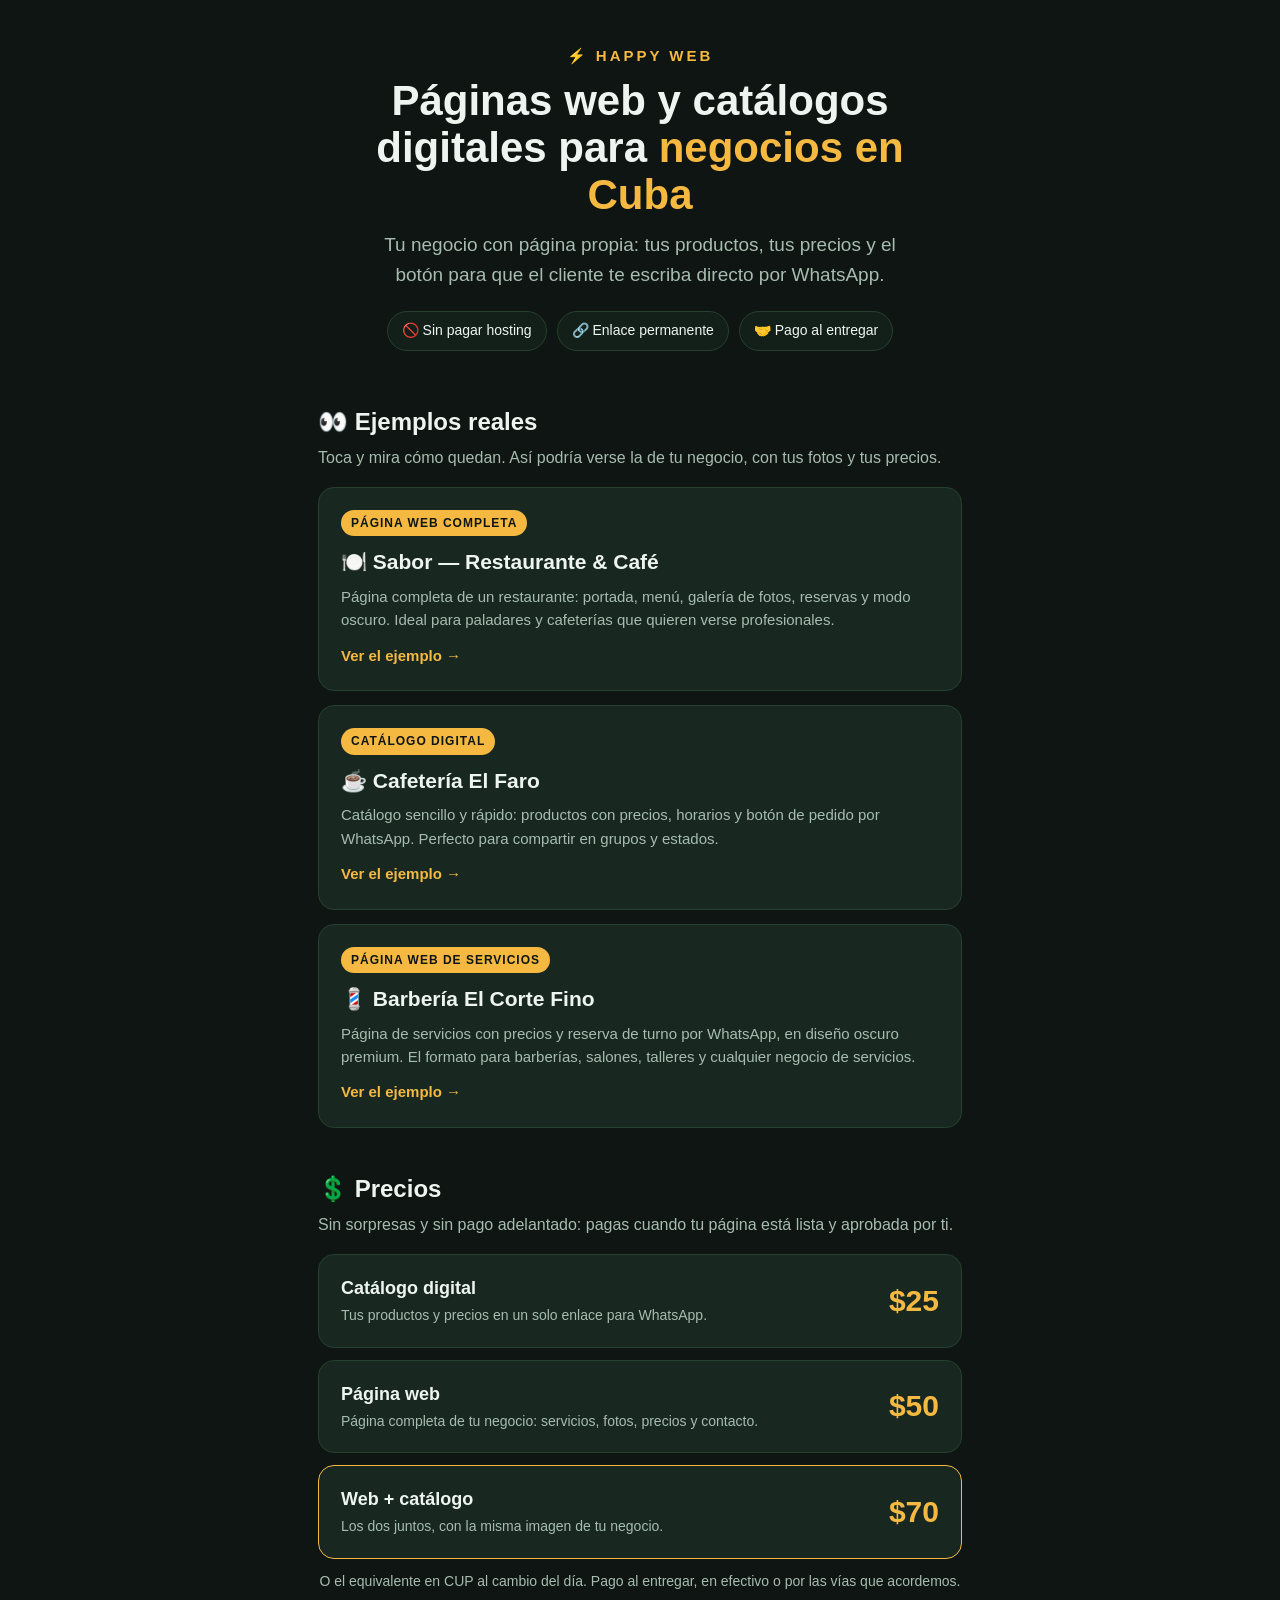
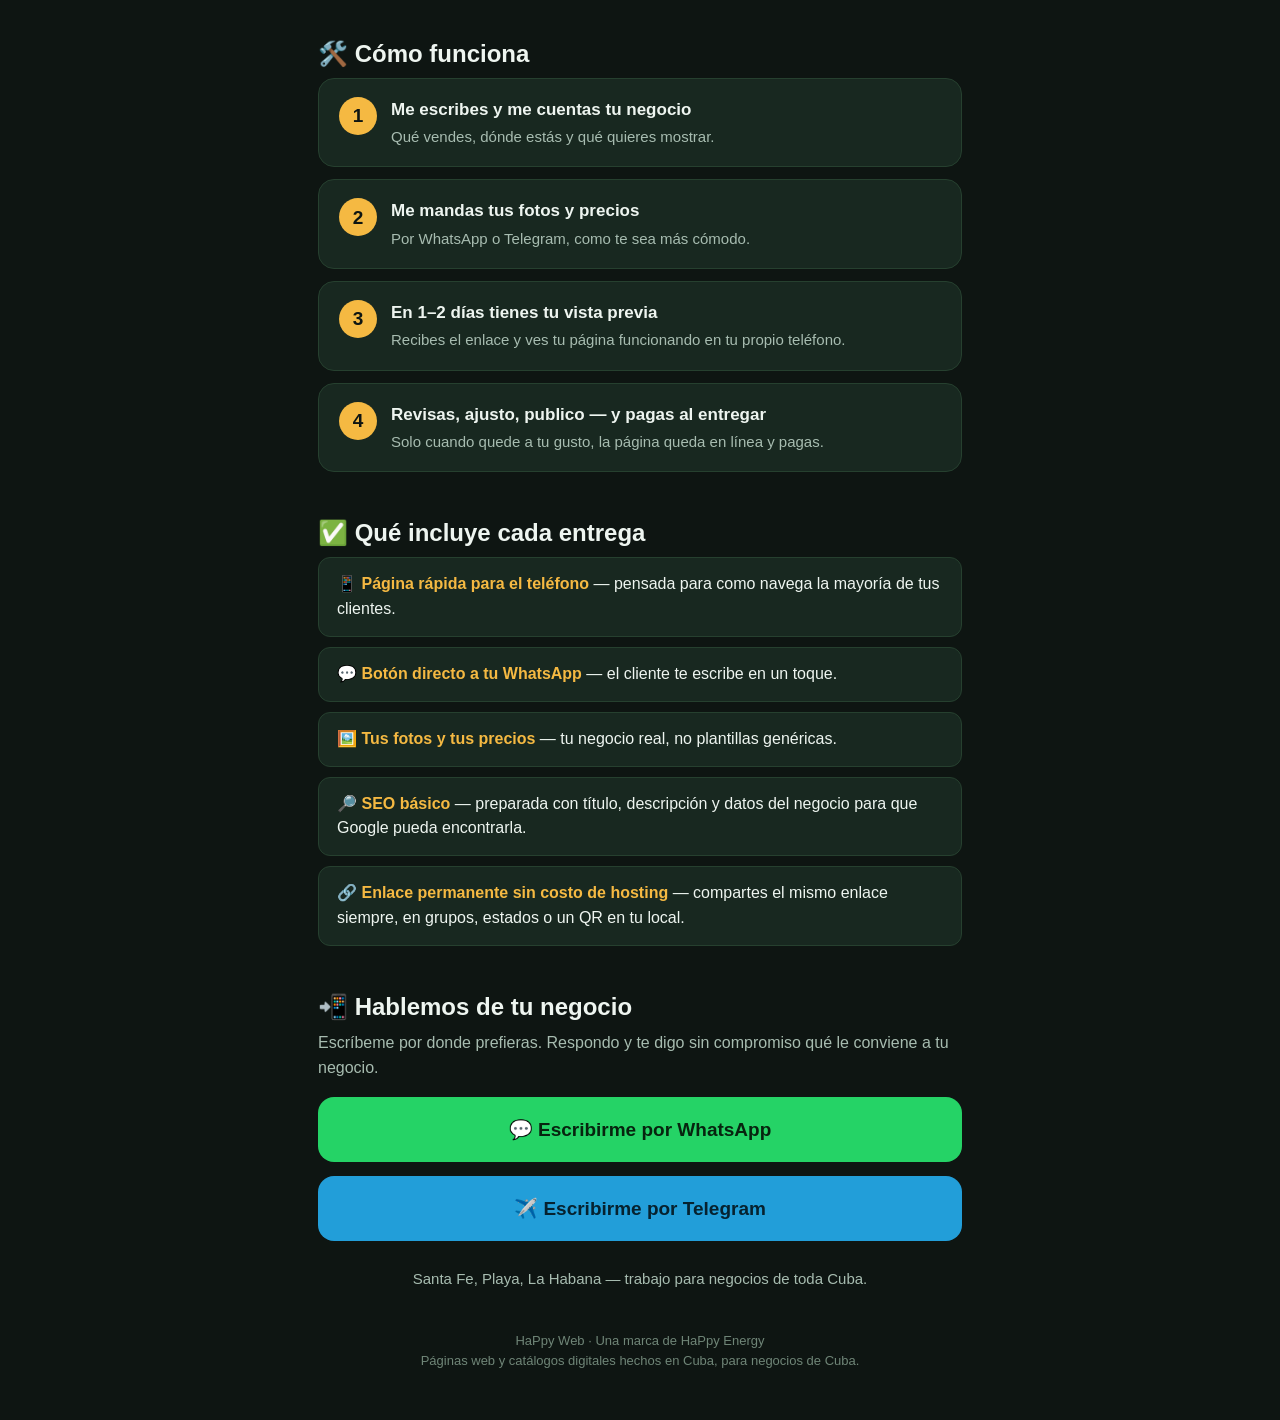
==== index.html @ f89293f1 "Rename landing-happy-web.html to index.html" ====
<!DOCTYPE html>
<html lang="es">
<head>
<meta charset="UTF-8">
<meta name="viewport" content="width=device-width, initial-scale=1.0">
<title>HaPpy Web — Páginas web y catálogos digitales para negocios en Cuba</title>
<meta name="description" content="HaPpy Web: páginas web y catálogos digitales para mipymes, paladares, cafeterías y barberías en Cuba. Sin pagar hosting, enlace permanente y pago al entregar. Catálogo $25 · Web $50 · Ambos $70.">
<meta property="og:title" content="HaPpy Web — Páginas web y catálogos digitales para negocios en Cuba">
<meta property="og:description" content="Tu negocio con página propia: tus fotos, tus precios y botón directo a tu WhatsApp. Sin costo de hosting. Pago al entregar.">
<meta property="og:type" content="website">
<meta property="og:locale" content="es_ES">
<script type="application/ld+json">
{"@context":"https://schema.org","@type":"ProfessionalService","name":"HaPpy Web","description":"Páginas web y catálogos digitales para negocios en Cuba, sin costo de hosting y con pago al entregar.","areaServed":"CU","priceRange":"$25 - $70","telephone":"+53 53332747"}
</script>
<style>
  * { margin:0; padding:0; box-sizing:border-box; }
  :root{
    --bg:#0e1512; --bg2:#13201a; --card:#182820; --card-line:#26402f;
    --ink:#eef5f0; --muted:#a7bcb0; --accent:#f5b942; --accent2:#25d366;
  }
  body { font-family:-apple-system,'Segoe UI',Roboto,Arial,sans-serif; background:var(--bg); color:var(--ink); line-height:1.55; }
  .wrap { max-width:680px; margin:0 auto; padding:0 18px 48px; }
  header { text-align:center; padding:44px 10px 10px; }
  .logo { font-size:15px; letter-spacing:3px; text-transform:uppercase; color:var(--accent); font-weight:700; }
  header h1 { font-size:42px; line-height:1.12; margin:10px 0 12px; }
  header h1 .hl { color:var(--accent); }
  header p.sub { font-size:19px; color:var(--muted); max-width:520px; margin:0 auto; }
  .badges { display:flex; justify-content:center; gap:10px; flex-wrap:wrap; margin-top:22px; }
  .badges span { background:var(--bg2); border:1px solid var(--card-line); color:var(--ink); font-size:14px; padding:8px 14px; border-radius:999px; }
  h2 { font-size:24px; margin:42px 0 6px; }
  .lead { color:var(--muted); font-size:16px; margin-bottom:16px; }
  .card { display:block; text-decoration:none; color:var(--ink); background:var(--card); border:1px solid var(--card-line); border-radius:16px; padding:22px; margin-bottom:14px; }
  .card:active { transform:scale(.99); }
  .card .tag { display:inline-block; font-size:12px; font-weight:700; letter-spacing:1px; text-transform:uppercase; color:#0e1512; background:var(--accent); padding:4px 10px; border-radius:999px; margin-bottom:10px; }
  .card h3 { font-size:21px; margin-bottom:6px; }
  .card p { color:var(--muted); font-size:15px; }
  .card .go { display:inline-block; margin-top:12px; color:var(--accent); font-weight:700; font-size:15px; }
  .prices { display:grid; gap:12px; }
  .price { background:var(--card); border:1px solid var(--card-line); border-radius:16px; padding:20px 22px; display:flex; justify-content:space-between; align-items:center; gap:14px; }
  .price.best { border-color:var(--accent); }
  .price .name { font-size:18px; font-weight:700; }
  .price .desc { color:var(--muted); font-size:14px; margin-top:2px; }
  .price .amount { font-size:30px; font-weight:800; color:var(--accent); white-space:nowrap; }
  .note { color:var(--muted); font-size:14px; margin-top:12px; text-align:center; }
  .steps { display:grid; gap:12px; }
  .step { display:flex; gap:14px; background:var(--card); border:1px solid var(--card-line); border-radius:16px; padding:18px 20px; }
  .step .num { flex:0 0 auto; width:38px; height:38px; border-radius:50%; background:var(--accent); color:#0e1512; font-weight:800; font-size:19px; display:flex; align-items:center; justify-content:center; }
  .step h3 { font-size:17px; margin-bottom:2px; }
  .step p { color:var(--muted); font-size:15px; }
  ul.includes { list-style:none; display:grid; gap:10px; }
  ul.includes li { background:var(--card); border:1px solid var(--card-line); border-radius:12px; padding:14px 18px; font-size:16px; }
  ul.includes li b { color:var(--accent); }
  .cta { display:block; text-align:center; text-decoration:none; font-weight:800; font-size:19px; padding:18px; border-radius:16px; margin-top:14px; }
  .cta.wa { background:var(--accent2); color:#07240f; }
  .cta.tg { background:#229ed9; color:#06222f; }
  .contact-note { text-align:center; color:var(--muted); font-size:15px; margin-top:26px; }
  footer { text-align:center; color:#6f8577; font-size:13px; margin-top:40px; line-height:1.6; }
</style>
</head>
<body>
<div class="wrap">

  <header>
    <div class="logo">⚡ HaPpy Web</div>
    <h1>Páginas web y catálogos digitales para <span class="hl">negocios en Cuba</span></h1>
    <p class="sub">Tu negocio con página propia: tus productos, tus precios y el botón para que el cliente te escriba directo por WhatsApp.</p>
    <div class="badges">
      <span>🚫 Sin pagar hosting</span>
      <span>🔗 Enlace permanente</span>
      <span>🤝 Pago al entregar</span>
    </div>
  </header>

  <h2>👀 Ejemplos reales</h2>
  <p class="lead">Toca y mira cómo quedan. Así podría verse la de tu negocio, con tus fotos y tus precios.</p>

  <a class="card" href="https://hiosvany83.github.io/sabor-demo/">
    <span class="tag">Página web completa</span>
    <h3>🍽️ Sabor — Restaurante &amp; Café</h3>
    <p>Página completa de un restaurante: portada, menú, galería de fotos, reservas y modo oscuro. Ideal para paladares y cafeterías que quieren verse profesionales.</p>
    <span class="go">Ver el ejemplo →</span>
  </a>

  <a class="card" href="https://hiosvany83.github.io/catalogo-demo/">
    <span class="tag">Catálogo digital</span>
    <h3>☕ Cafetería El Faro</h3>
    <p>Catálogo sencillo y rápido: productos con precios, horarios y botón de pedido por WhatsApp. Perfecto para compartir en grupos y estados.</p>
    <span class="go">Ver el ejemplo →</span>
  </a>

  <a class="card" href="https://hiosvany83.github.io/barberia-demo/">
    <span class="tag">Página web de servicios</span>
    <h3>💈 Barbería El Corte Fino</h3>
    <p>Página de servicios con precios y reserva de turno por WhatsApp, en diseño oscuro premium. El formato para barberías, salones, talleres y cualquier negocio de servicios.</p>
    <span class="go">Ver el ejemplo →</span>
  </a>

  <h2>💲 Precios</h2>
  <p class="lead">Sin sorpresas y sin pago adelantado: pagas cuando tu página está lista y aprobada por ti.</p>
  <div class="prices">
    <div class="price">
      <div><div class="name">Catálogo digital</div><div class="desc">Tus productos y precios en un solo enlace para WhatsApp.</div></div>
      <div class="amount">$25</div>
    </div>
    <div class="price">
      <div><div class="name">Página web</div><div class="desc">Página completa de tu negocio: servicios, fotos, precios y contacto.</div></div>
      <div class="amount">$50</div>
    </div>
    <div class="price best">
      <div><div class="name">Web + catálogo</div><div class="desc">Los dos juntos, con la misma imagen de tu negocio.</div></div>
      <div class="amount">$70</div>
    </div>
  </div>
  <p class="note">O el equivalente en CUP al cambio del día. Pago al entregar, en efectivo o por las vías que acordemos.</p>

  <h2>🛠️ Cómo funciona</h2>
  <div class="steps">
    <div class="step"><div class="num">1</div><div><h3>Me escribes y me cuentas tu negocio</h3><p>Qué vendes, dónde estás y qué quieres mostrar.</p></div></div>
    <div class="step"><div class="num">2</div><div><h3>Me mandas tus fotos y precios</h3><p>Por WhatsApp o Telegram, como te sea más cómodo.</p></div></div>
    <div class="step"><div class="num">3</div><div><h3>En 1–2 días tienes tu vista previa</h3><p>Recibes el enlace y ves tu página funcionando en tu propio teléfono.</p></div></div>
    <div class="step"><div class="num">4</div><div><h3>Revisas, ajusto, publico — y pagas al entregar</h3><p>Solo cuando quede a tu gusto, la página queda en línea y pagas.</p></div></div>
  </div>

  <h2>✅ Qué incluye cada entrega</h2>
  <ul class="includes">
    <li>📱 <b>Página rápida para el teléfono</b> — pensada para como navega la mayoría de tus clientes.</li>
    <li>💬 <b>Botón directo a tu WhatsApp</b> — el cliente te escribe en un toque.</li>
    <li>🖼️ <b>Tus fotos y tus precios</b> — tu negocio real, no plantillas genéricas.</li>
    <li>🔎 <b>SEO básico</b> — preparada con título, descripción y datos del negocio para que Google pueda encontrarla.</li>
    <li>🔗 <b>Enlace permanente sin costo de hosting</b> — compartes el mismo enlace siempre, en grupos, estados o un QR en tu local.</li>
  </ul>

  <h2>📲 Hablemos de tu negocio</h2>
  <p class="lead">Escríbeme por donde prefieras. Respondo y te digo sin compromiso qué le conviene a tu negocio.</p>
  <a class="cta wa" href="https://wa.me/5353332747">💬 Escribirme por WhatsApp</a>
  <a class="cta tg" href="https://t.me/MrGomez83">✈️ Escribirme por Telegram</a>
  <p class="contact-note">Santa Fe, Playa, La Habana — trabajo para negocios de toda Cuba.</p>

  <footer>
    HaPpy Web · Una marca de HaPpy Energy<br>
    Páginas web y catálogos digitales hechos en Cuba, para negocios de Cuba.
  </footer>

</div>
</body>
</html>
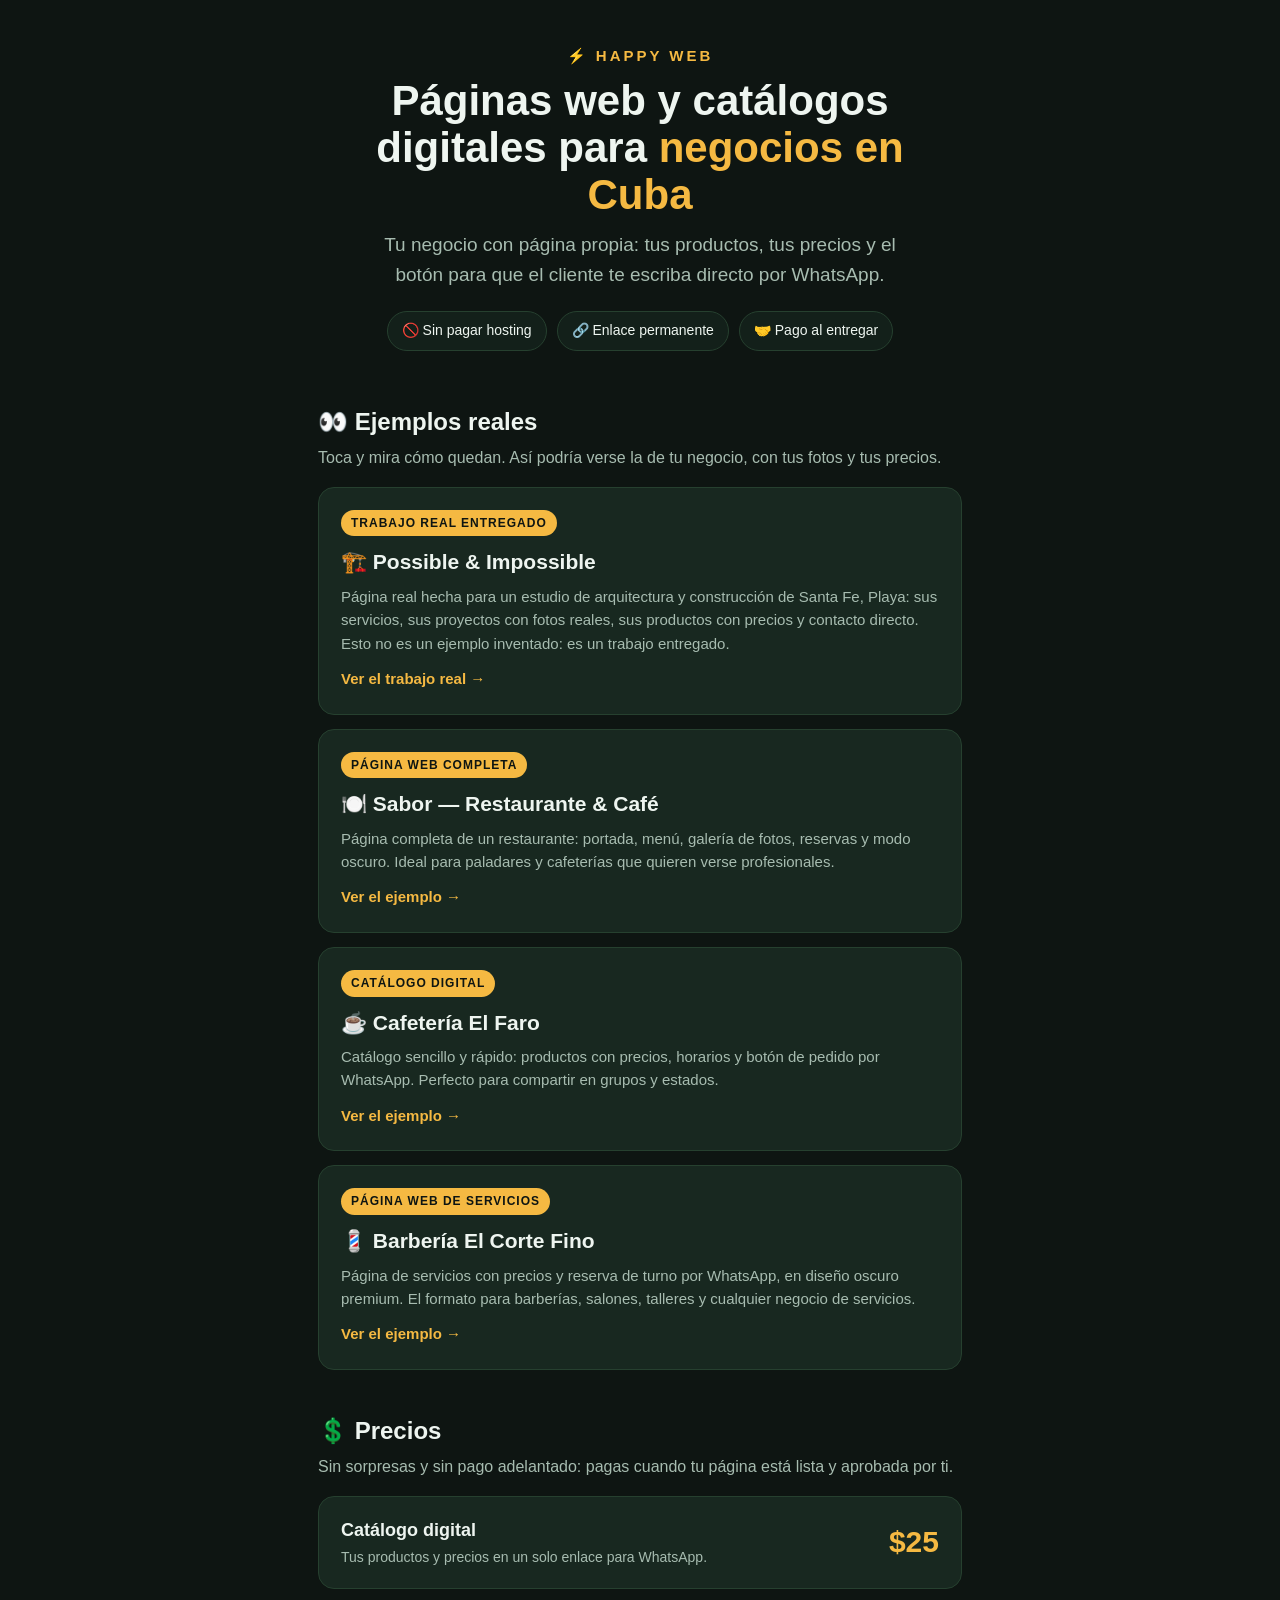
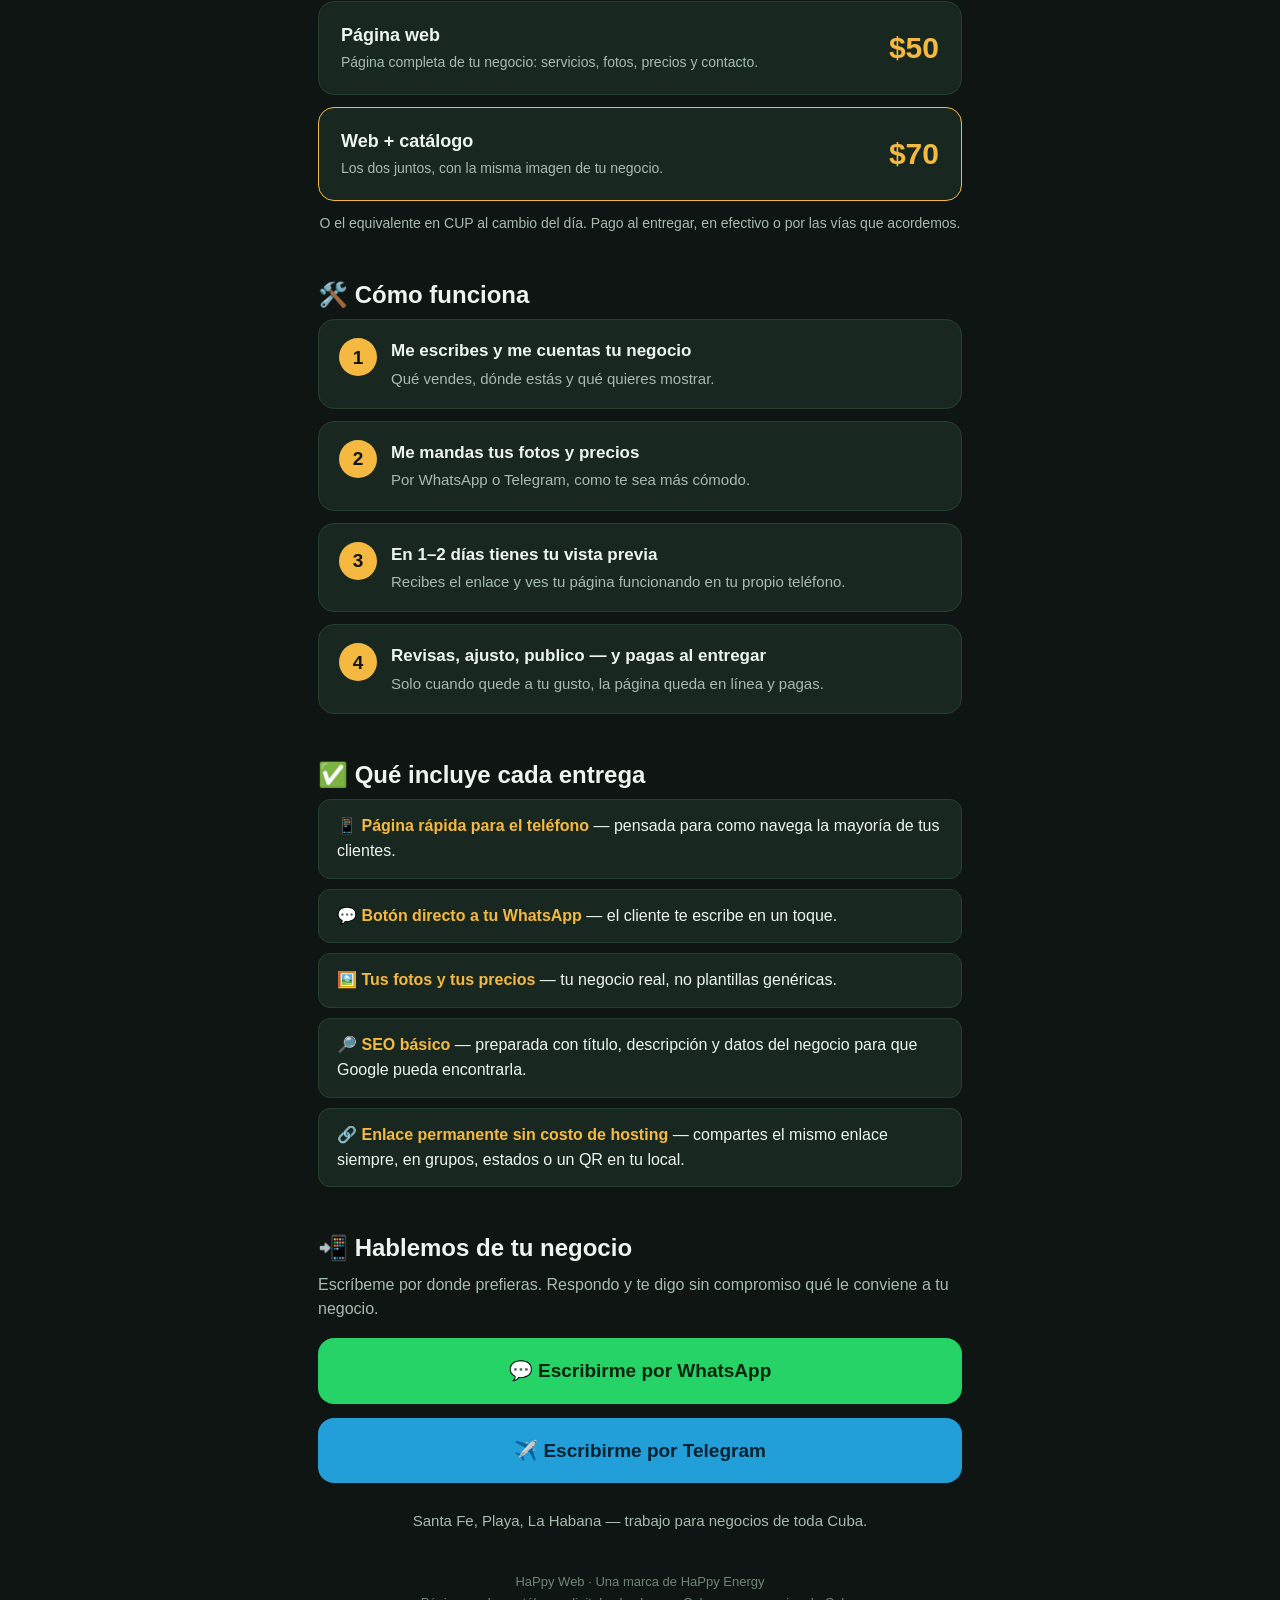
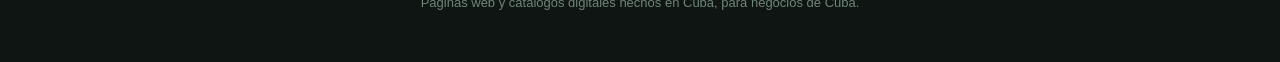
==== commit a64198dd: "Añade Possible & Impossible como trabajo real entregado (primera tarjeta)" ====
--- a/index.html
+++ b/index.html
@@ -74,6 +74,13 @@
   <h2>👀 Ejemplos reales</h2>
   <p class="lead">Toca y mira cómo quedan. Así podría verse la de tu negocio, con tus fotos y tus precios.</p>
 
+  <a class="card" href="https://hiosvany83.github.io/possible-impossible/">
+    <span class="tag">Trabajo real entregado</span>
+    <h3>🏗️ Possible &amp; Impossible</h3>
+    <p>Página real hecha para un estudio de arquitectura y construcción de Santa Fe, Playa: sus servicios, sus proyectos con fotos reales, sus productos con precios y contacto directo. Esto no es un ejemplo inventado: es un trabajo entregado.</p>
+    <span class="go">Ver el trabajo real →</span>
+  </a>
+
   <a class="card" href="https://hiosvany83.github.io/sabor-demo/">
     <span class="tag">Página web completa</span>
     <h3>🍽️ Sabor — Restaurante &amp; Café</h3>
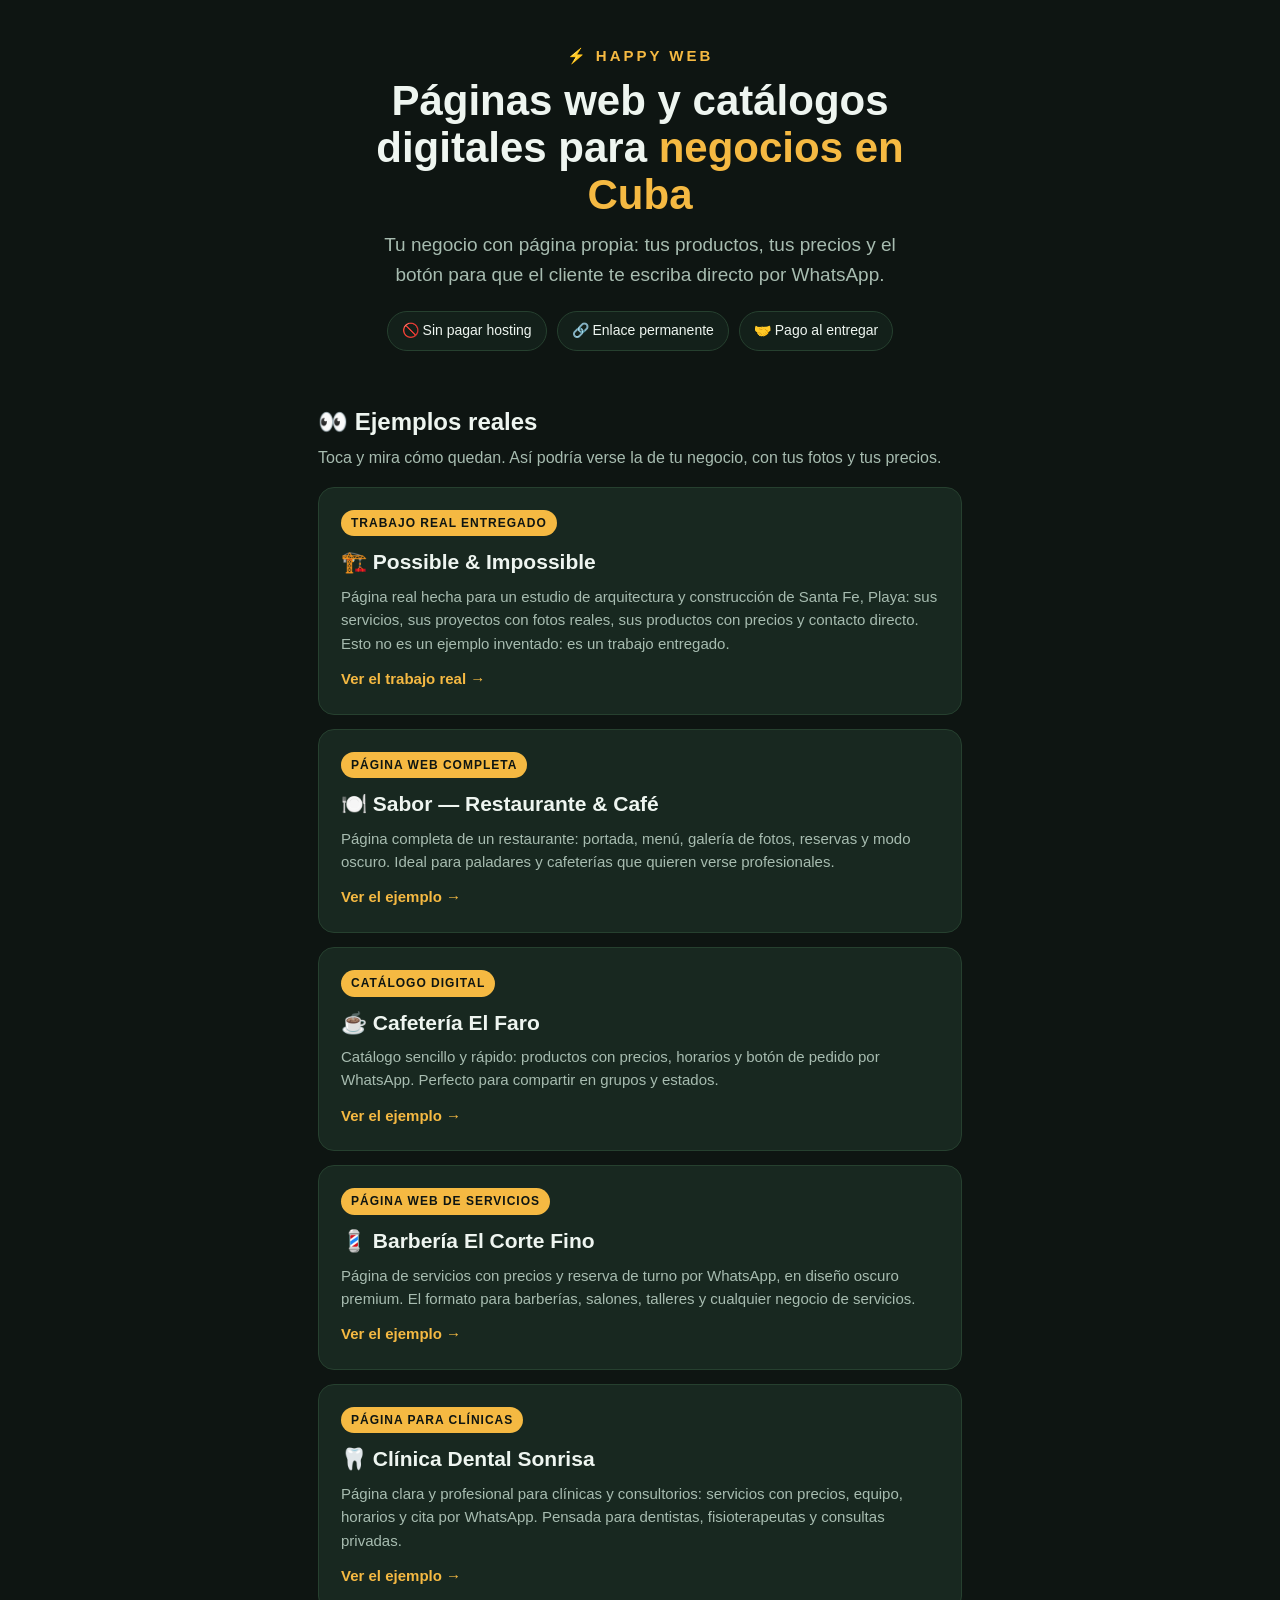
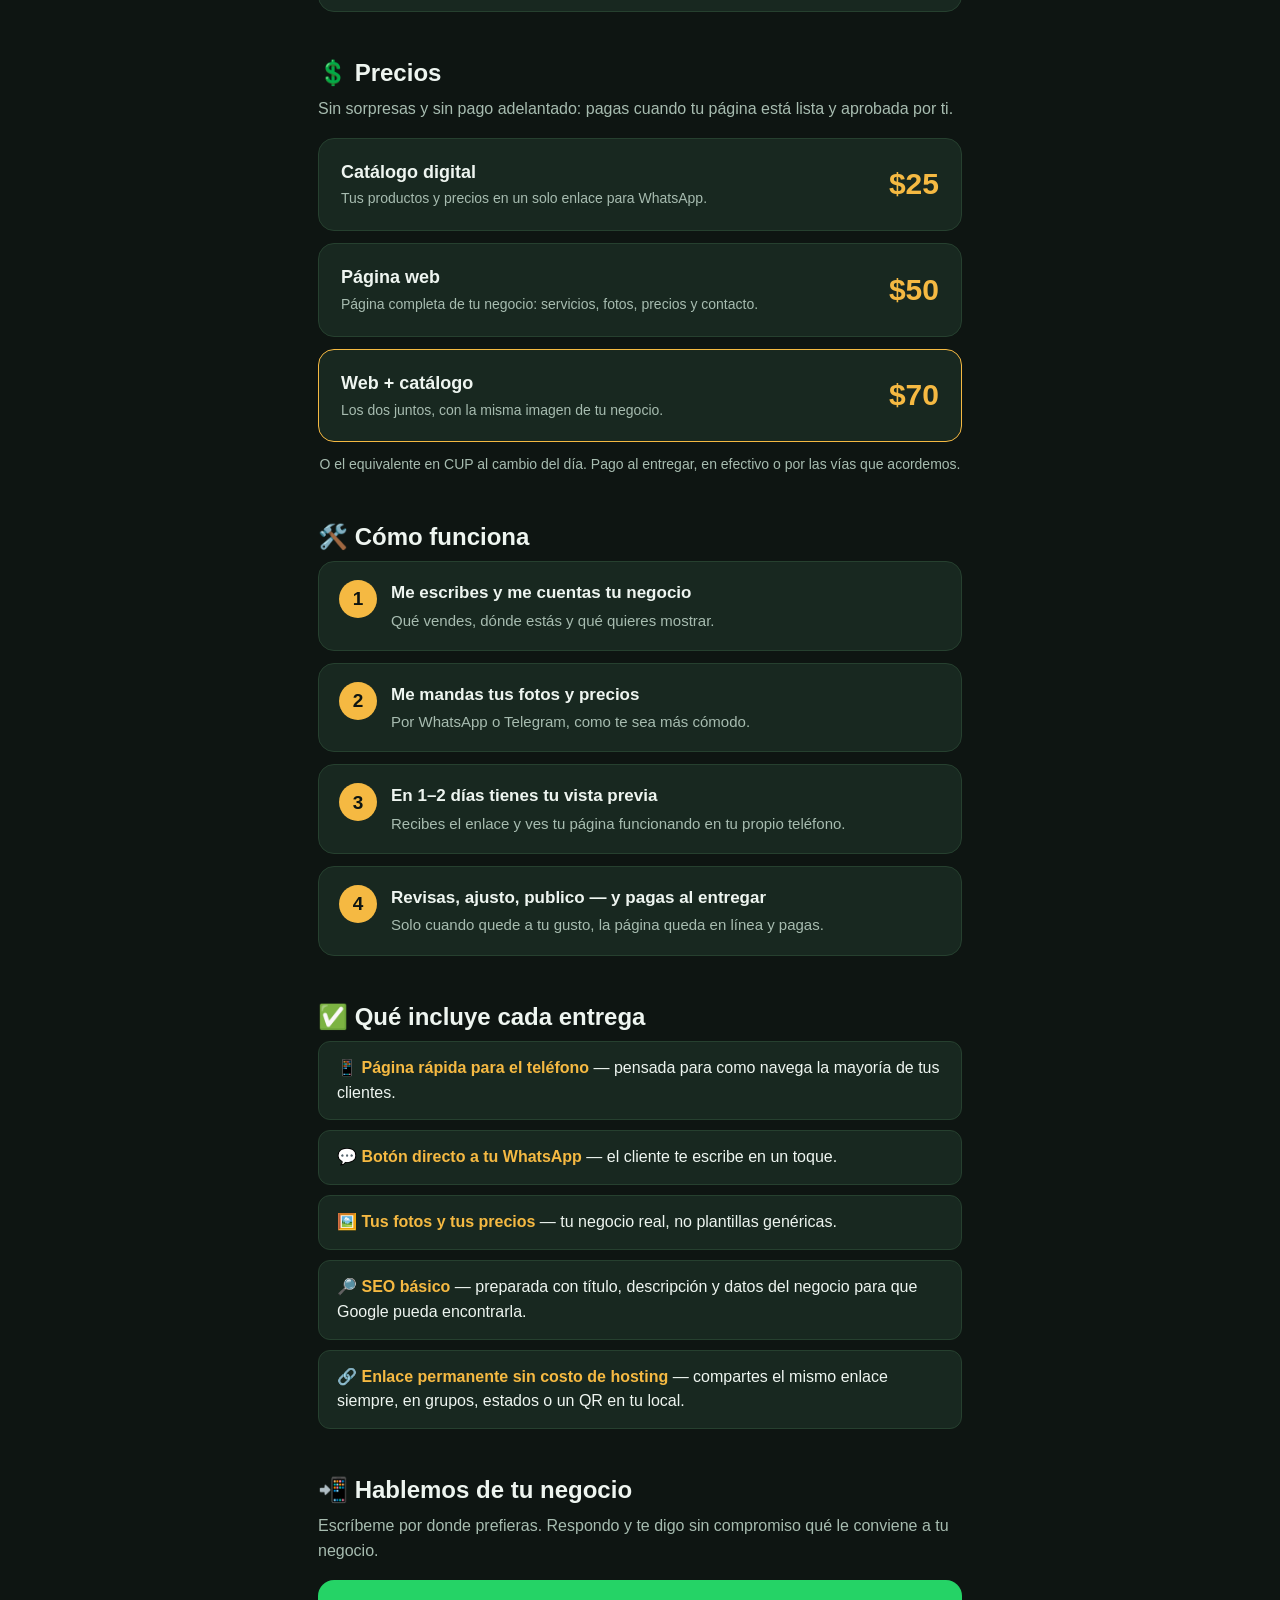
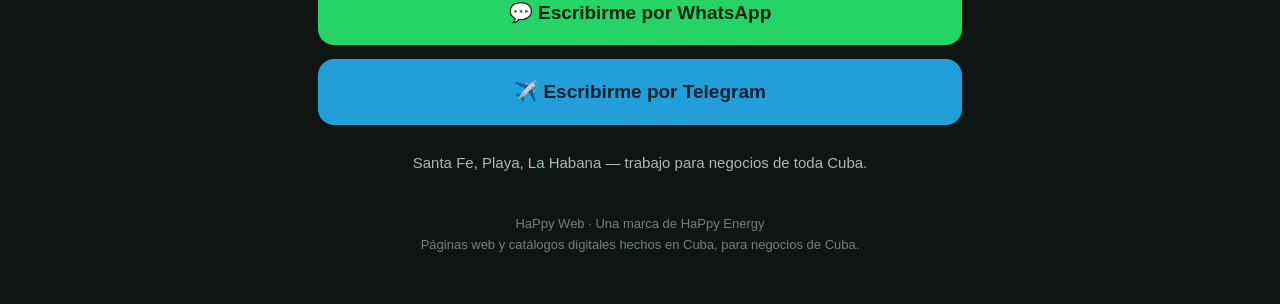
==== commit 7203c207: "Añade la clínica dental como quinta muestra" ====
--- a/index.html
+++ b/index.html
@@ -102,6 +102,13 @@
     <span class="go">Ver el ejemplo →</span>
   </a>
 
+  <a class="card" href="https://hiosvany83.github.io/clinica-demo/">
+    <span class="tag">Página para clínicas</span>
+    <h3>🦷 Clínica Dental Sonrisa</h3>
+    <p>Página clara y profesional para clínicas y consultorios: servicios con precios, equipo, horarios y cita por WhatsApp. Pensada para dentistas, fisioterapeutas y consultas privadas.</p>
+    <span class="go">Ver el ejemplo →</span>
+  </a>
+
   <h2>💲 Precios</h2>
   <p class="lead">Sin sorpresas y sin pago adelantado: pagas cuando tu página está lista y aprobada por ti.</p>
   <div class="prices">
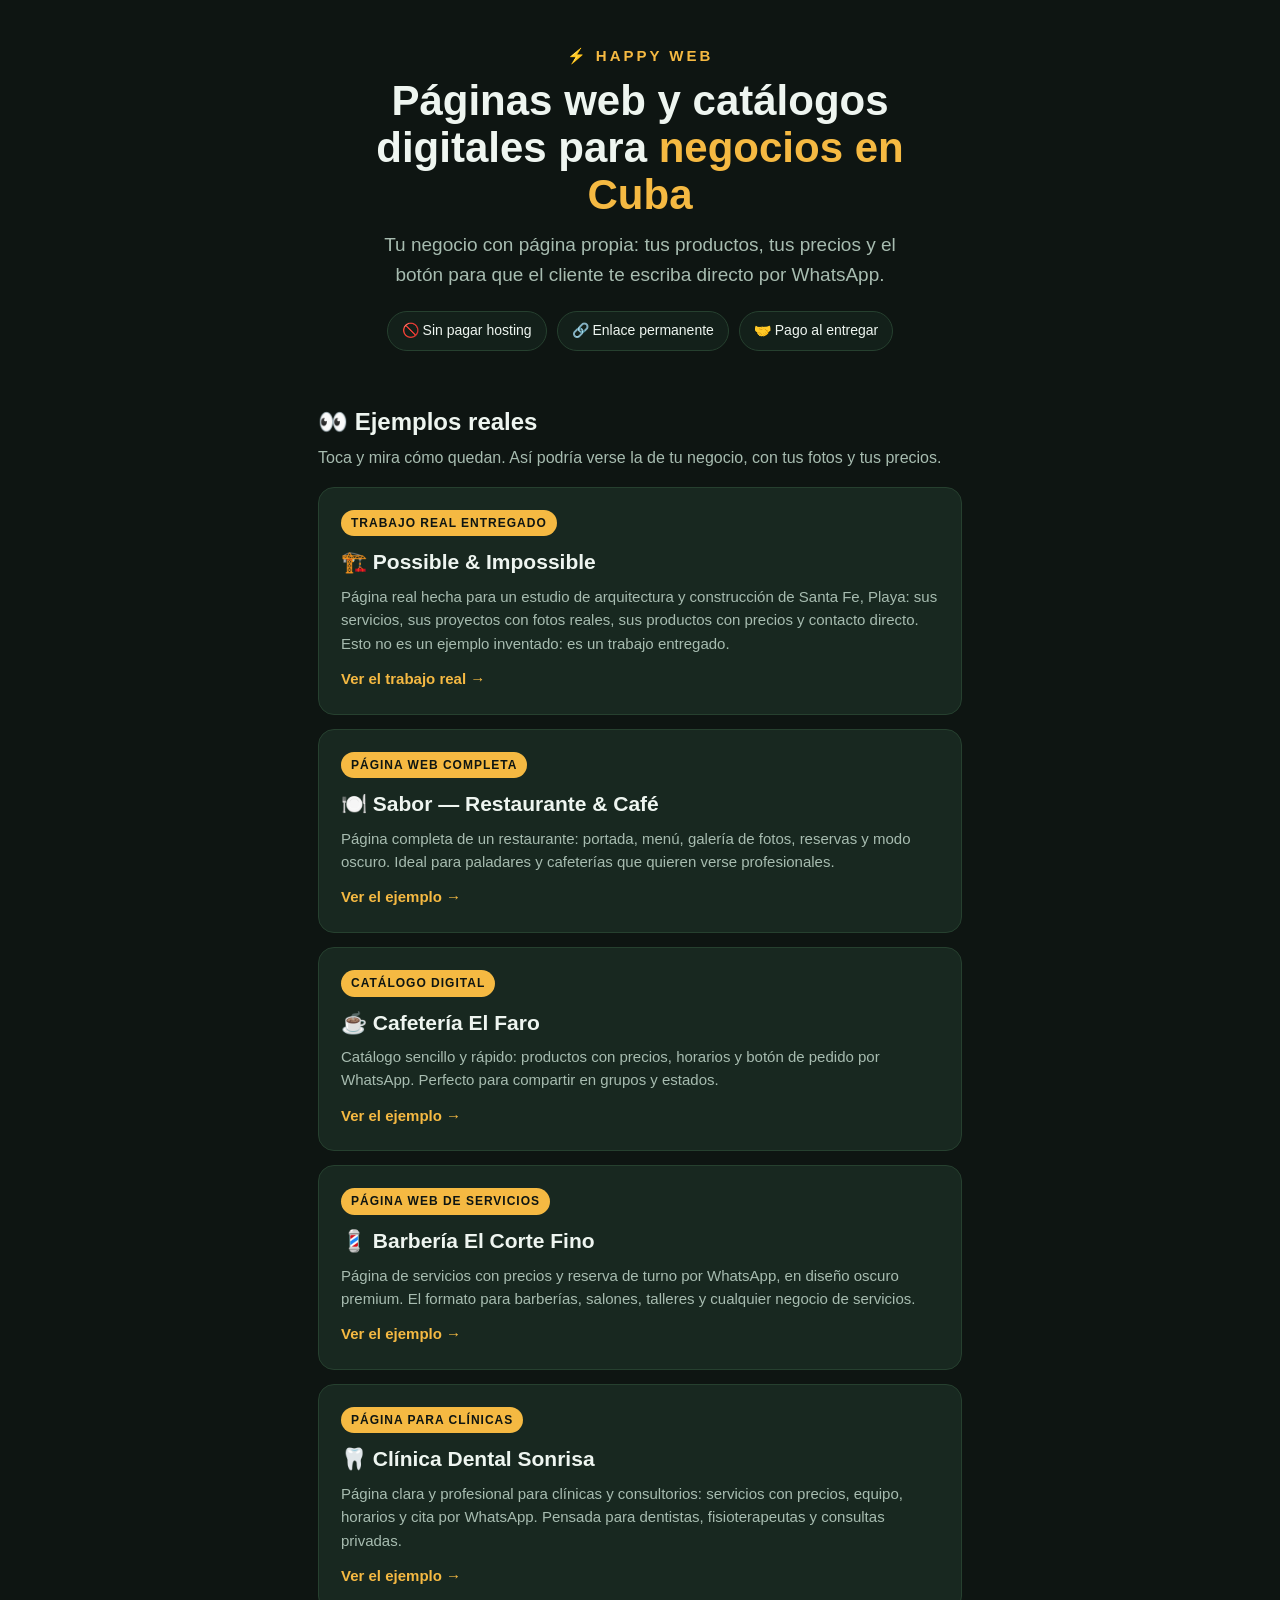
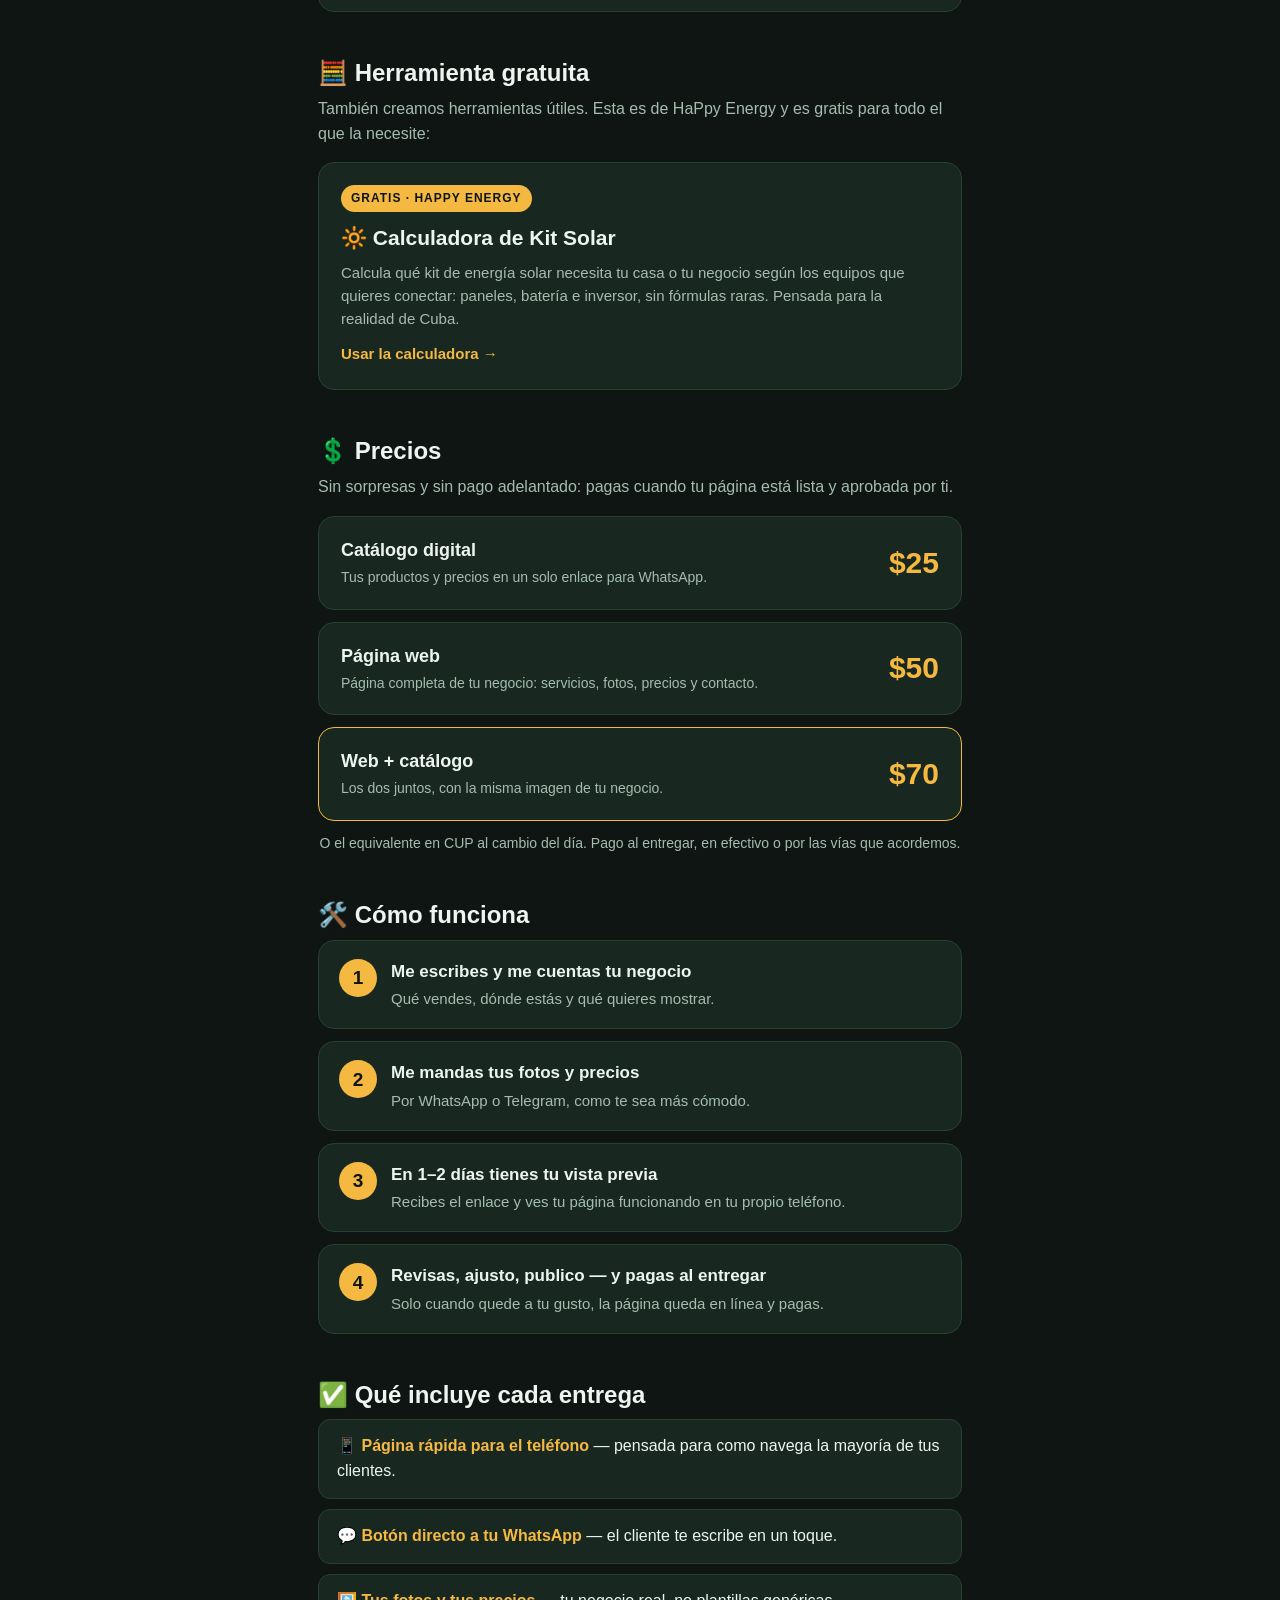
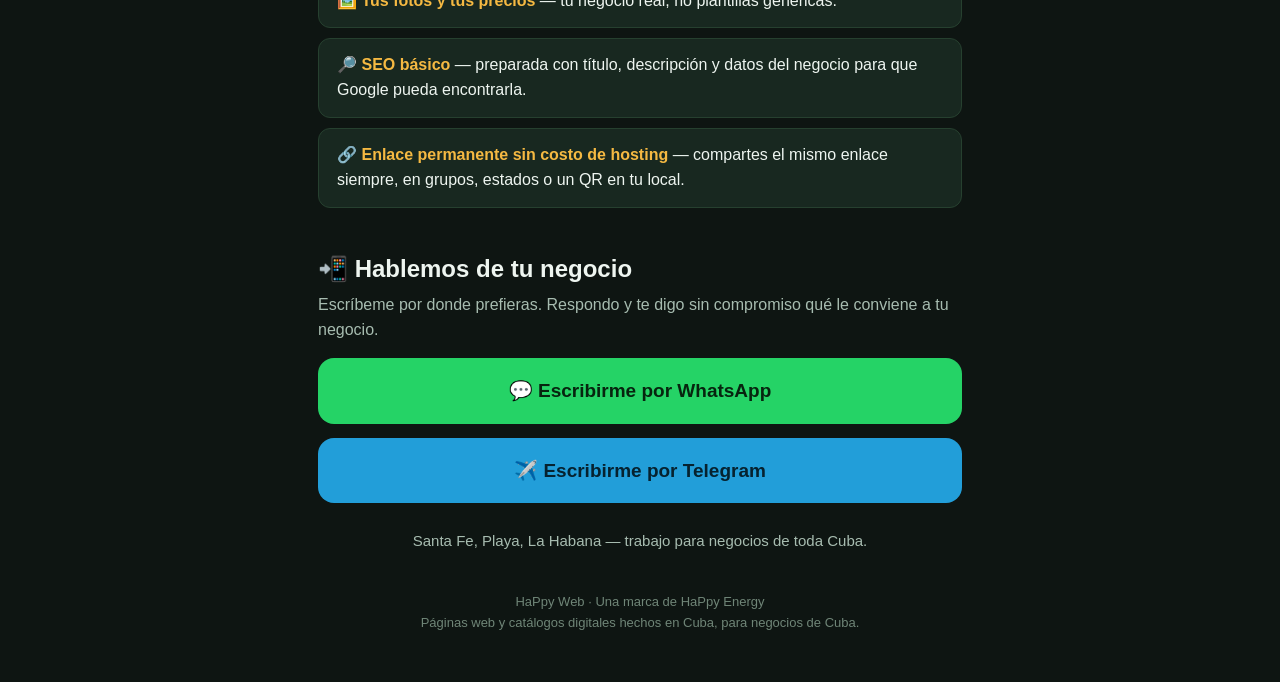
==== commit b129add7: "Escaparate: tarjeta de la Calculadora de Kit Solar (herramienta gratuita)" ====
--- a/index.html
+++ b/index.html
@@ -109,6 +109,17 @@
     <span class="go">Ver el ejemplo →</span>
   </a>
 
+
+  <h2>🧮 Herramienta gratuita</h2>
+  <p class="lead">También creamos herramientas útiles. Esta es de HaPpy Energy y es gratis para todo el que la necesite:</p>
+
+  <a class="card" href="https://hiosvany83.github.io/calculadora-solar/">
+    <span class="tag">Gratis · HaPpy Energy</span>
+    <h3>🔆 Calculadora de Kit Solar</h3>
+    <p>Calcula qué kit de energía solar necesita tu casa o tu negocio según los equipos que quieres conectar: paneles, batería e inversor, sin fórmulas raras. Pensada para la realidad de Cuba.</p>
+    <span class="go">Usar la calculadora →</span>
+  </a>
+
   <h2>💲 Precios</h2>
   <p class="lead">Sin sorpresas y sin pago adelantado: pagas cuando tu página está lista y aprobada por ti.</p>
   <div class="prices">
